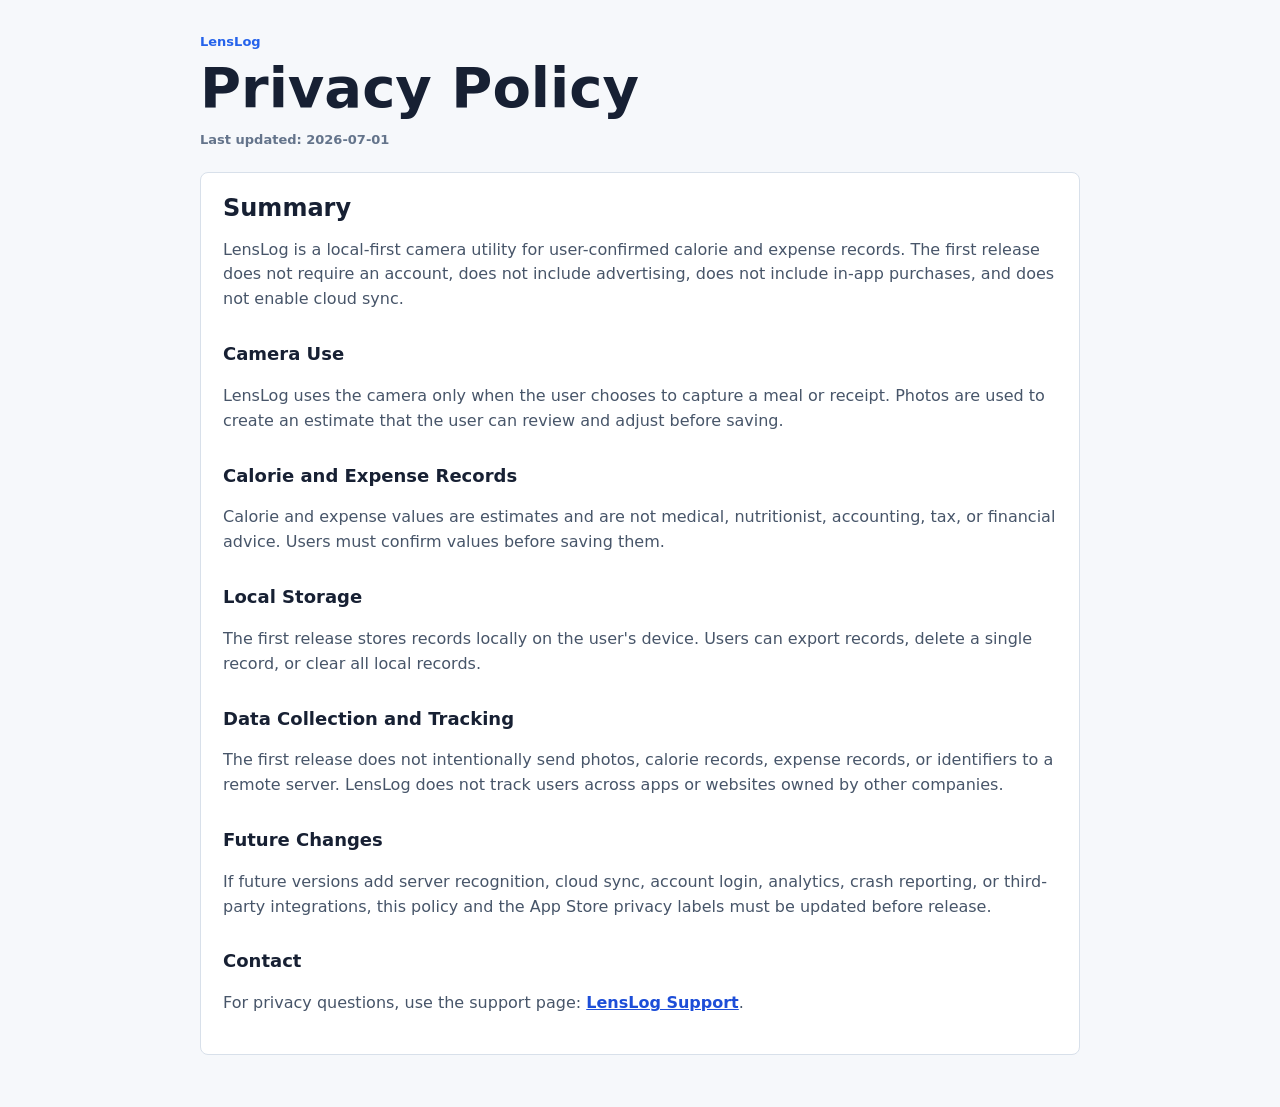
==== lenslog/privacy.html @ f1be34c2 "Add public mobile app support pages" ====
<!doctype html>
<html lang="zh-Hant">
  <head>
    <meta charset="UTF-8" />
    <meta name="viewport" content="width=device-width, initial-scale=1" />
    <title>LensLog Privacy Policy</title>
    <link rel="stylesheet" href="../styles.css" />
  </head>
  <body>
    <main class="page">
      <p class="eyebrow">LensLog</p>
      <h1>Privacy Policy</h1>
      <p class="updated">Last updated: 2026-07-01</p>

      <section class="content">
        <h2>Summary</h2>
        <p>LensLog is a local-first camera utility for user-confirmed calorie and expense records. The first release does not require an account, does not include advertising, does not include in-app purchases, and does not enable cloud sync.</p>

        <h3>Camera Use</h3>
        <p>LensLog uses the camera only when the user chooses to capture a meal or receipt. Photos are used to create an estimate that the user can review and adjust before saving.</p>

        <h3>Calorie and Expense Records</h3>
        <p>Calorie and expense values are estimates and are not medical, nutritionist, accounting, tax, or financial advice. Users must confirm values before saving them.</p>

        <h3>Local Storage</h3>
        <p>The first release stores records locally on the user's device. Users can export records, delete a single record, or clear all local records.</p>

        <h3>Data Collection and Tracking</h3>
        <p>The first release does not intentionally send photos, calorie records, expense records, or identifiers to a remote server. LensLog does not track users across apps or websites owned by other companies.</p>

        <h3>Future Changes</h3>
        <p>If future versions add server recognition, cloud sync, account login, analytics, crash reporting, or third-party integrations, this policy and the App Store privacy labels must be updated before release.</p>

        <h3>Contact</h3>
        <p>For privacy questions, use the support page: <a href="./support.html">LensLog Support</a>.</p>
      </section>
    </main>
  </body>
</html>
---- styles.css ----
:root {
  color: #172033;
  font-family:
    Inter, ui-sans-serif, system-ui, -apple-system, BlinkMacSystemFont, "Segoe UI",
    sans-serif;
  line-height: 1.55;
}

* {
  box-sizing: border-box;
}

body {
  background: #f6f8fb;
  margin: 0;
}

.page {
  margin: 0 auto;
  max-width: 920px;
  padding: 32px 20px 52px;
}

.hero {
  border-bottom: 1px solid #d8e0ea;
  padding: 44px 0 28px;
}

.hero p,
.eyebrow {
  color: #2563eb;
  font-size: 13px;
  font-weight: 900;
  letter-spacing: 0;
  margin: 0 0 8px;
}

h1 {
  font-size: clamp(34px, 7vw, 56px);
  line-height: 1;
  margin: 0 0 14px;
}

h2 {
  font-size: 24px;
  line-height: 1.1;
  margin: 0 0 10px;
}

h3 {
  font-size: 18px;
  margin: 28px 0 8px;
}

p,
li {
  color: #475569;
}

a {
  color: #1d4ed8;
  font-weight: 850;
}

.grid {
  display: grid;
  gap: 16px;
  grid-template-columns: repeat(2, minmax(0, 1fr));
  padding-top: 22px;
}

article,
.content {
  background: #ffffff;
  border: 1px solid #d8e0ea;
  border-radius: 8px;
  padding: 22px;
}

article a {
  display: inline-flex;
  margin-right: 16px;
  margin-top: 10px;
}

.content {
  margin-top: 22px;
}

.updated {
  color: #64748b;
  font-size: 13px;
  font-weight: 800;
}

@media (max-width: 700px) {
  .grid {
    grid-template-columns: 1fr;
  }
}
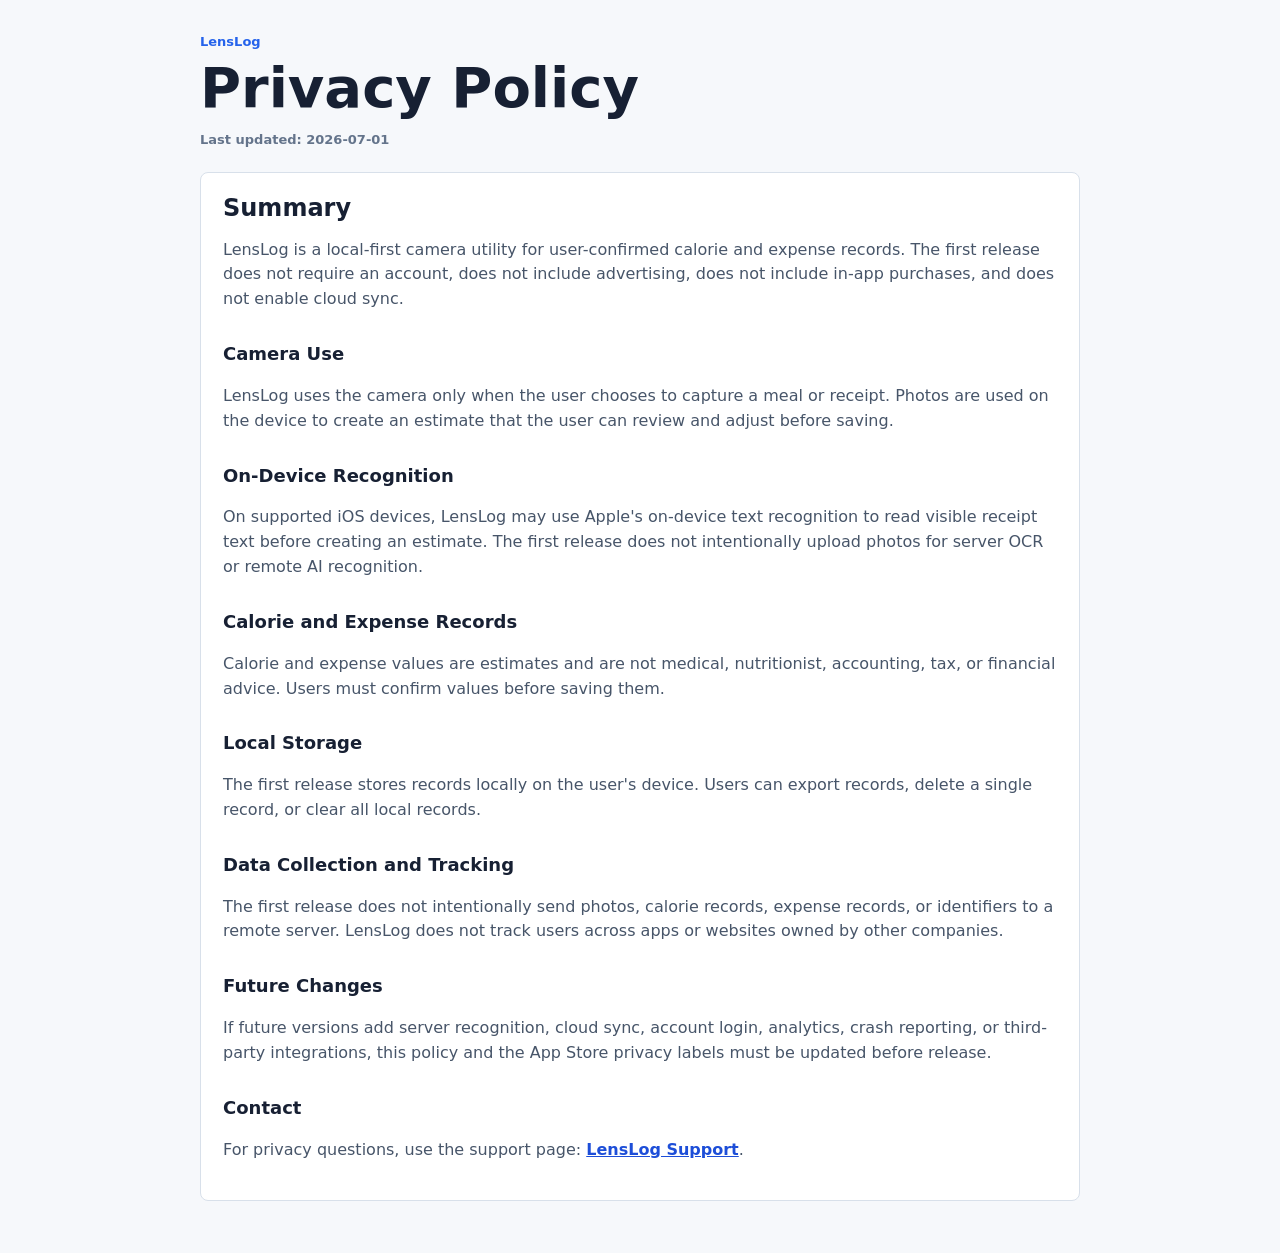
==== commit a3fbef50: "Document LensLog on-device recognition" ====
--- a/lenslog/privacy.html
+++ b/lenslog/privacy.html
@@ -17,7 +17,10 @@
         <p>LensLog is a local-first camera utility for user-confirmed calorie and expense records. The first release does not require an account, does not include advertising, does not include in-app purchases, and does not enable cloud sync.</p>
 
         <h3>Camera Use</h3>
-        <p>LensLog uses the camera only when the user chooses to capture a meal or receipt. Photos are used to create an estimate that the user can review and adjust before saving.</p>
+        <p>LensLog uses the camera only when the user chooses to capture a meal or receipt. Photos are used on the device to create an estimate that the user can review and adjust before saving.</p>
+
+        <h3>On-Device Recognition</h3>
+        <p>On supported iOS devices, LensLog may use Apple's on-device text recognition to read visible receipt text before creating an estimate. The first release does not intentionally upload photos for server OCR or remote AI recognition.</p>
 
         <h3>Calorie and Expense Records</h3>
         <p>Calorie and expense values are estimates and are not medical, nutritionist, accounting, tax, or financial advice. Users must confirm values before saving them.</p>
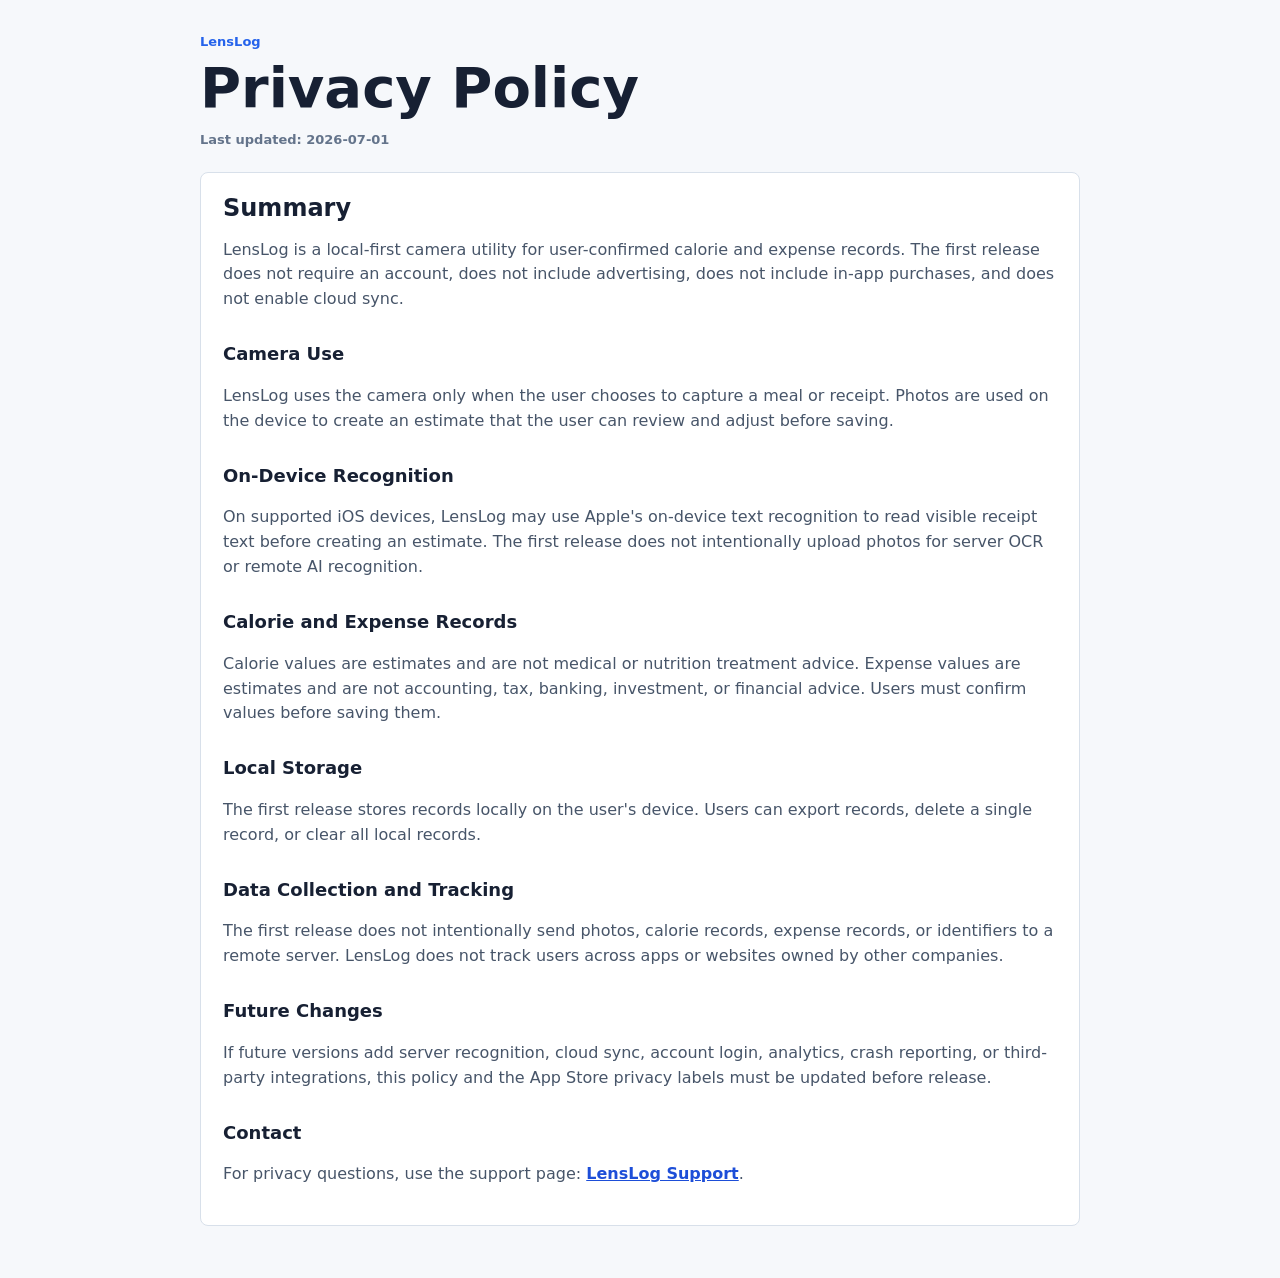
==== commit 634006e9: "Clarify LensLog estimate boundaries" ====
--- a/lenslog/privacy.html
+++ b/lenslog/privacy.html
@@ -23,7 +23,7 @@
         <p>On supported iOS devices, LensLog may use Apple's on-device text recognition to read visible receipt text before creating an estimate. The first release does not intentionally upload photos for server OCR or remote AI recognition.</p>
 
         <h3>Calorie and Expense Records</h3>
-        <p>Calorie and expense values are estimates and are not medical, nutritionist, accounting, tax, or financial advice. Users must confirm values before saving them.</p>
+        <p>Calorie values are estimates and are not medical or nutrition treatment advice. Expense values are estimates and are not accounting, tax, banking, investment, or financial advice. Users must confirm values before saving them.</p>
 
         <h3>Local Storage</h3>
         <p>The first release stores records locally on the user's device. Users can export records, delete a single record, or clear all local records.</p>
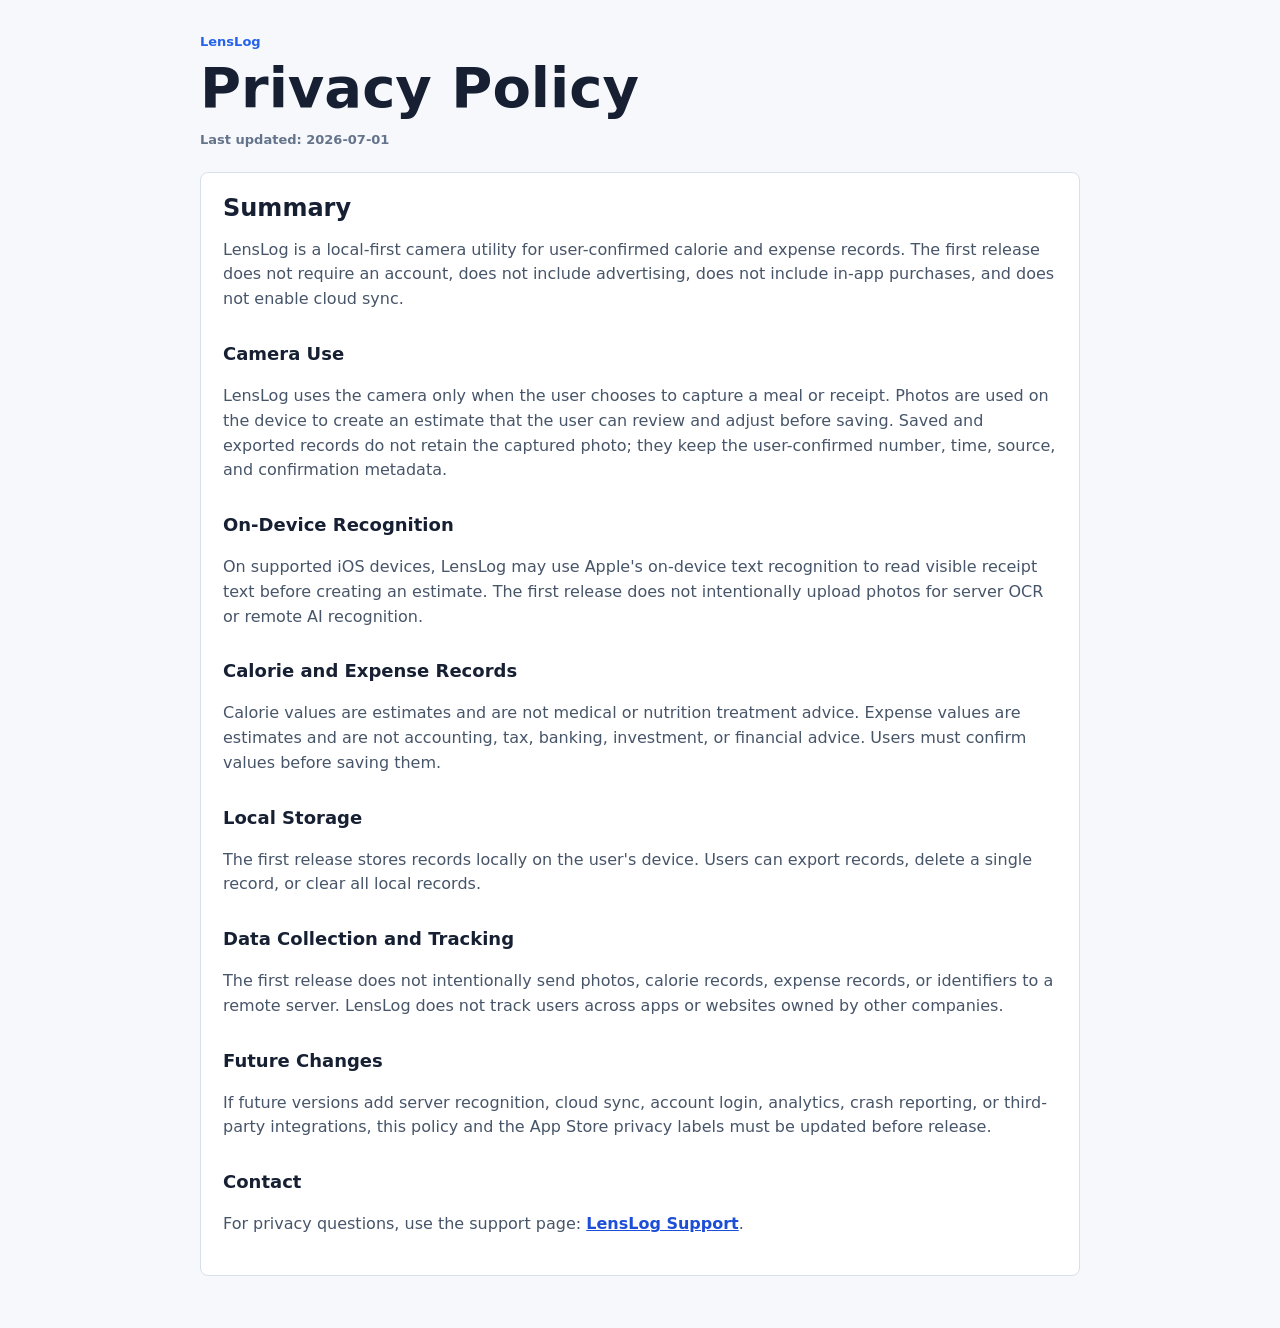
==== commit ce8260b1: "Clarify LensLog photo retention" ====
--- a/lenslog/privacy.html
+++ b/lenslog/privacy.html
@@ -17,7 +17,7 @@
         <p>LensLog is a local-first camera utility for user-confirmed calorie and expense records. The first release does not require an account, does not include advertising, does not include in-app purchases, and does not enable cloud sync.</p>
 
         <h3>Camera Use</h3>
-        <p>LensLog uses the camera only when the user chooses to capture a meal or receipt. Photos are used on the device to create an estimate that the user can review and adjust before saving.</p>
+        <p>LensLog uses the camera only when the user chooses to capture a meal or receipt. Photos are used on the device to create an estimate that the user can review and adjust before saving. Saved and exported records do not retain the captured photo; they keep the user-confirmed number, time, source, and confirmation metadata.</p>
 
         <h3>On-Device Recognition</h3>
         <p>On supported iOS devices, LensLog may use Apple's on-device text recognition to read visible receipt text before creating an estimate. The first release does not intentionally upload photos for server OCR or remote AI recognition.</p>
